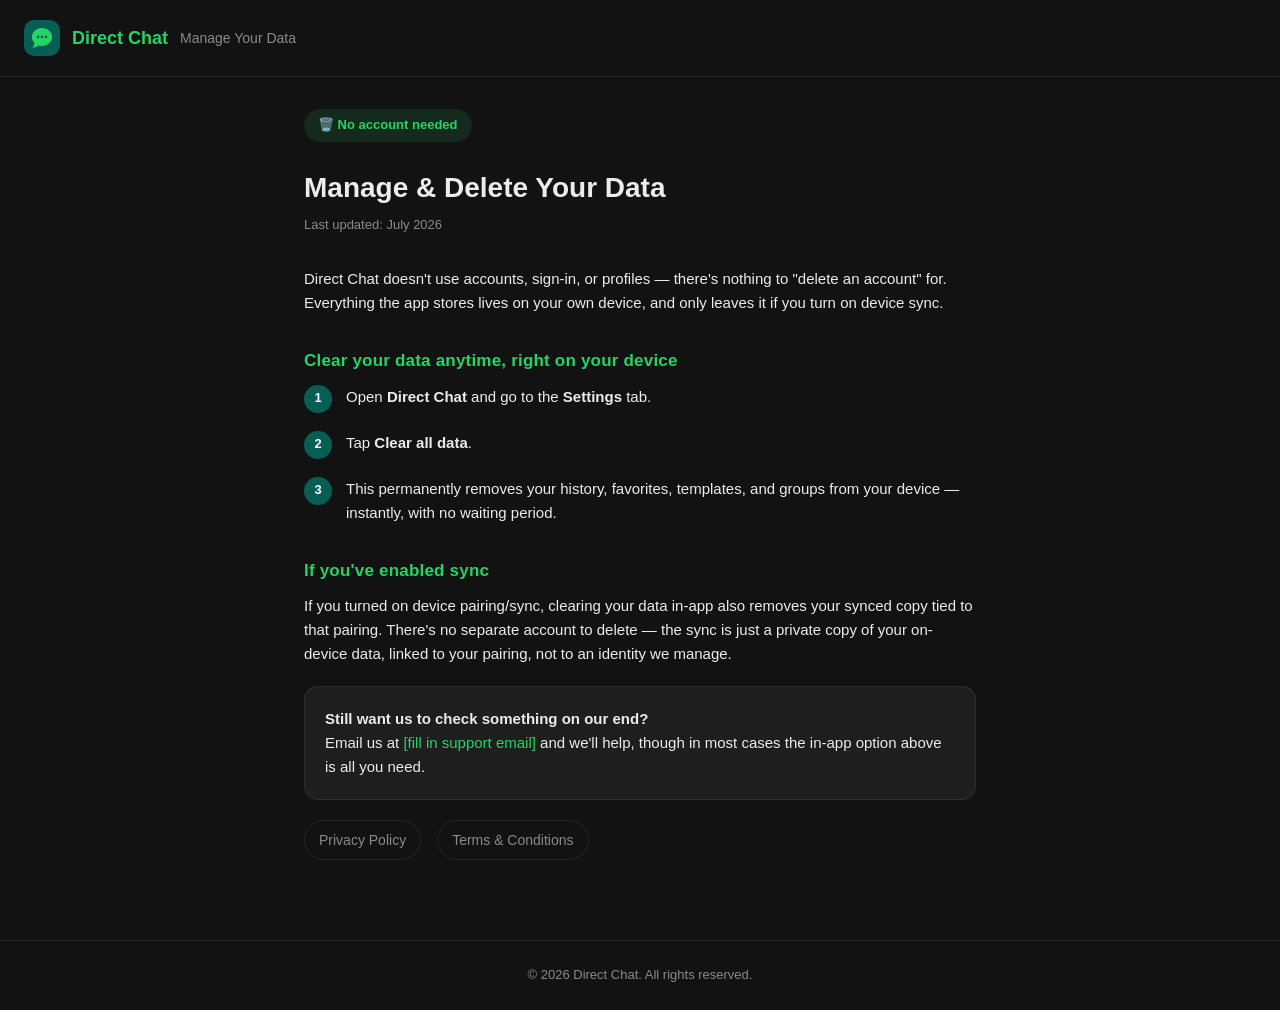
==== manage-data.html @ 0072a476 "add files of direct app documetation files" ====
<!DOCTYPE html>
<html lang="en">
<head>
<meta charset="UTF-8">
<meta name="viewport" content="width=device-width, initial-scale=1.0">
<title>Manage Your Data — Direct Chat</title>
<link rel="icon" type="image/svg+xml" href="assets/icon.svg">
<link rel="stylesheet" href="assets/style.css">
</head>
<body>

<div class="appbar">
  <img src="assets/icon.svg" alt="Direct Chat icon">
  <span class="name">Direct Chat</span>
  <span class="sep">Manage Your Data</span>
</div>

<main>
  <span class="pill">🗑️ No account needed</span>
  <h1>Manage &amp; Delete Your Data</h1>
  <p class="updated">Last updated: July 2026</p>

  <p>Direct Chat doesn't use accounts, sign-in, or profiles — there's nothing to "delete an account" for. Everything the app stores lives on your own device, and only leaves it if you turn on device sync.</p>

  <h2>Clear your data anytime, right on your device</h2>
  <div class="step">
    <div class="step-num">1</div>
    <p>Open <strong>Direct Chat</strong> and go to the <strong>Settings</strong> tab.</p>
  </div>
  <div class="step">
    <div class="step-num">2</div>
    <p>Tap <strong>Clear all data</strong>.</p>
  </div>
  <div class="step">
    <div class="step-num">3</div>
    <p>This permanently removes your history, favorites, templates, and groups from your device — instantly, with no waiting period.</p>
  </div>

  <h2>If you've enabled sync</h2>
  <p>If you turned on device pairing/sync, clearing your data in-app also removes your synced copy tied to that pairing. There's no separate account to delete — the sync is just a private copy of your on-device data, linked to your pairing, not to an identity we manage.</p>

  <div class="card">
    <p><strong>Still want us to check something on our end?</strong><br>
    Email us at <a href="mailto:">[fill in support email]</a> and we'll help, though in most cases the in-app option above is all you need.</p>
  </div>

  <div class="nav-links">
    <a href="privacy-policy.html">Privacy Policy</a>
    <a href="terms-and-conditions.html">Terms &amp; Conditions</a>
  </div>
</main>

<footer>
  © 2026 Direct Chat. All rights reserved.
</footer>

</body>
</html>
---- assets/style.css ----
:root {
  --primary: #075E54;
  --accent: #25D366;
  --bg: #121212;
  --card: #1E1E1E;
  --text: #ECECEC;
  --text-secondary: #8A8A8A;
  --divider: rgba(255, 255, 255, 0.08);
  --danger: #E53935;
}

* { box-sizing: border-box; }

html, body {
  margin: 0;
  padding: 0;
  background: var(--bg);
  color: var(--text);
  font-family: -apple-system, BlinkMacSystemFont, "Segoe UI", Roboto, Helvetica, Arial, sans-serif;
  line-height: 1.6;
}

.appbar {
  display: flex;
  align-items: center;
  gap: 12px;
  padding: 20px 24px;
  border-bottom: 1px solid var(--divider);
  position: sticky;
  top: 0;
  background: var(--bg);
  z-index: 10;
}

.appbar img {
  width: 36px;
  height: 36px;
  border-radius: 10px;
}

.appbar .name {
  font-weight: 700;
  font-size: 18px;
  color: var(--accent);
}

.appbar .sep {
  color: var(--text-secondary);
  font-weight: 400;
  font-size: 14px;
}

main {
  max-width: 720px;
  margin: 0 auto;
  padding: 32px 24px 80px;
}

h1 {
  font-size: 28px;
  font-weight: 800;
  margin: 0 0 4px;
  color: var(--text);
}

.updated {
  color: var(--text-secondary);
  font-size: 13px;
  margin-bottom: 32px;
}

h2 {
  font-size: 17px;
  font-weight: 700;
  color: var(--accent);
  margin: 32px 0 10px;
  letter-spacing: 0.2px;
}

p, li {
  color: var(--text);
  font-size: 15px;
}

p {
  margin: 0 0 14px;
}

ul {
  margin: 0 0 14px;
  padding-left: 20px;
}

li {
  margin-bottom: 6px;
}

.card {
  background: var(--card);
  border-radius: 14px;
  padding: 20px;
  margin: 20px 0;
  border: 1px solid var(--divider);
}

.card p:last-child { margin-bottom: 0; }

a {
  color: var(--accent);
  text-decoration: none;
}

a:hover { text-decoration: underline; }

.pill {
  display: inline-flex;
  align-items: center;
  gap: 6px;
  background: rgba(37, 211, 102, 0.12);
  color: var(--accent);
  border-radius: 20px;
  padding: 6px 14px;
  font-size: 13px;
  font-weight: 600;
  margin-bottom: 24px;
}

.nav-links {
  display: flex;
  gap: 16px;
  margin-top: 8px;
  flex-wrap: wrap;
}

.nav-links a {
  font-size: 14px;
  color: var(--text-secondary);
  border: 1px solid var(--divider);
  padding: 8px 14px;
  border-radius: 20px;
}

.nav-links a:hover {
  color: var(--accent);
  border-color: var(--accent);
  text-decoration: none;
}

.danger-box {
  background: rgba(229, 57, 53, 0.1);
  border: 1px solid rgba(229, 57, 53, 0.3);
  border-radius: 14px;
  padding: 18px 20px;
  margin: 20px 0;
}

.danger-box h2 {
  color: var(--danger);
  margin-top: 0;
}

.danger-box p { margin-bottom: 8px; }

label {
  display: block;
  font-size: 13px;
  font-weight: 600;
  color: var(--text-secondary);
  margin-bottom: 6px;
}

input, textarea {
  width: 100%;
  background: var(--card);
  border: 1px solid var(--divider);
  border-radius: 10px;
  padding: 12px 14px;
  color: var(--text);
  font-size: 14px;
  margin-bottom: 16px;
  font-family: inherit;
}

input:focus, textarea:focus {
  outline: none;
  border-color: var(--accent);
}

button, .btn {
  display: inline-block;
  background: var(--accent);
  color: #ffffff;
  border: none;
  border-radius: 24px;
  padding: 13px 26px;
  font-size: 15px;
  font-weight: 700;
  cursor: pointer;
}

button:hover, .btn:hover {
  opacity: 0.92;
  text-decoration: none;
}

.btn-outline {
  background: transparent;
  border: 1.5px solid var(--danger);
  color: var(--danger);
}

footer {
  text-align: center;
  padding: 24px;
  color: var(--text-secondary);
  font-size: 13px;
  border-top: 1px solid var(--divider);
}

.step {
  display: flex;
  gap: 14px;
  margin-bottom: 18px;
}

.step-num {
  flex-shrink: 0;
  width: 28px;
  height: 28px;
  border-radius: 50%;
  background: var(--primary);
  color: #fff;
  display: flex;
  align-items: center;
  justify-content: center;
  font-size: 13px;
  font-weight: 700;
}

.step p { margin: 0; }
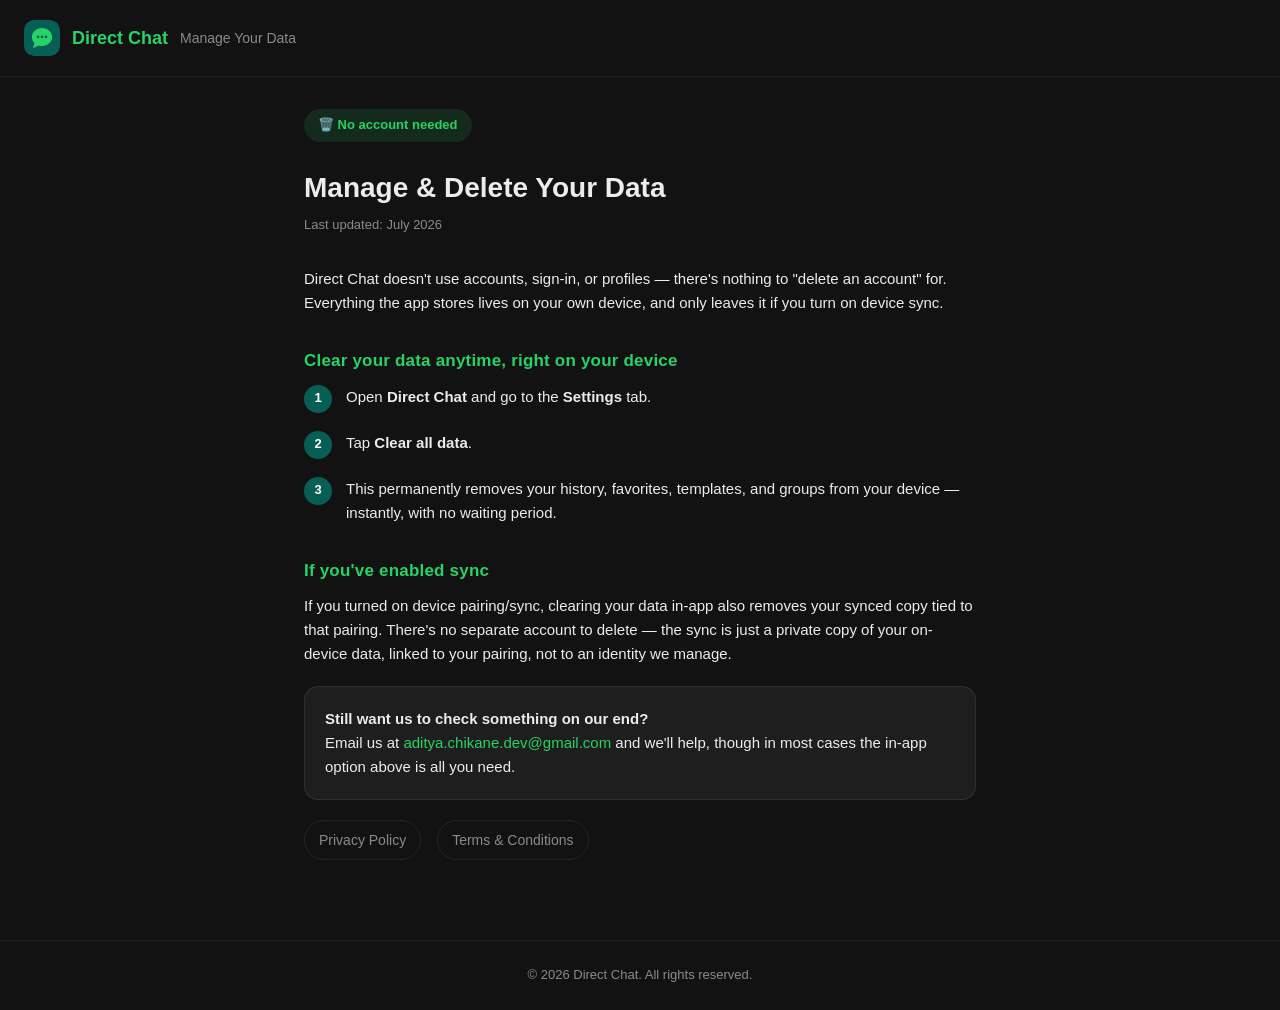
==== commit 7db4b5b0: "Update support email address in manage-data.html" ====
--- a/manage-data.html
+++ b/manage-data.html
@@ -41,7 +41,7 @@
 
   <div class="card">
     <p><strong>Still want us to check something on our end?</strong><br>
-    Email us at <a href="mailto:">[fill in support email]</a> and we'll help, though in most cases the in-app option above is all you need.</p>
+    Email us at <a href="mailto:">aditya.chikane.dev@gmail.com</a> and we'll help, though in most cases the in-app option above is all you need.</p>
   </div>
 
   <div class="nav-links">
